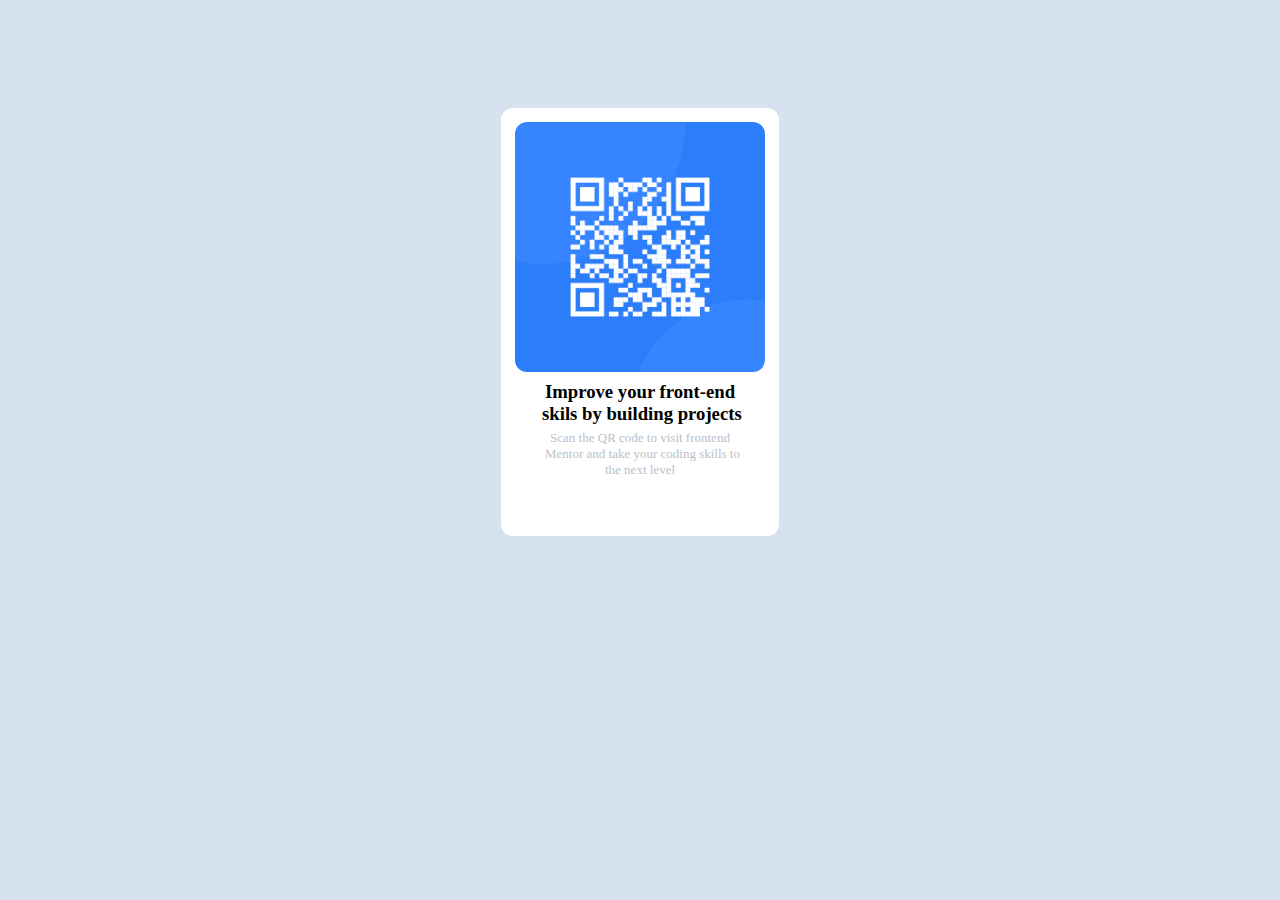
==== index.html @ 2738e856 "Add files via upload" ====
<!DOCTYPE html>
<html lang="en">
<head>
    <meta charset="UTF-8">
    <meta name="viewport" content="width=device-width, initial-scale=1.0">
    <title>Document</title>
</head>
<link rel="stylesheet" href="style.css">
<body>
    <div class="box">
        <img class="qr" src="image/image-qr-code.png">
        <h3>Improve your front-end <span class="do">skils by building projects</span></h3>
        <p class="dd">Scan the QR code to visit frontend <span class="do">Mentor and take your coding skills to</span> the next level</p>
    </div>
    
</body>
</html>
---- style.css ----
:root {
    --White: hsl(0, 0%, 100%);
    --Lightgray: hsl(212, 45%, 89%);
    --Grayishblue: hsl(220, 15%, 55%);
    --Darkblue: hsl(218, 44%, 22%);
}

.qr{
    border-radius: 12px;
    width: 250px;
}

body{
    background-color: var(--Lightgray);
    display: flex;
    justify-content: center;
}


.do{
    display: flex;
    flex-wrap: wrap;

}
h3 .do{
margin-left: 22px;

}
p .do{
margin-left: 25px;

}
p{
    font-size: 13px;
}


.box{ 
    position: relative;
    top: 100px;
    border-radius: 12px;
    width: 250px;
    height: 400px;
    padding:12px;
    background-color: var(--White);
    text-align: center;
    border: 2px solid var(--White);
    color: var(--Darkblue);
}

h3, p {
    margin: 5px;
}
.dd{
    color: rgb(185, 193, 201);
}
h3{
    
    color: black;
}
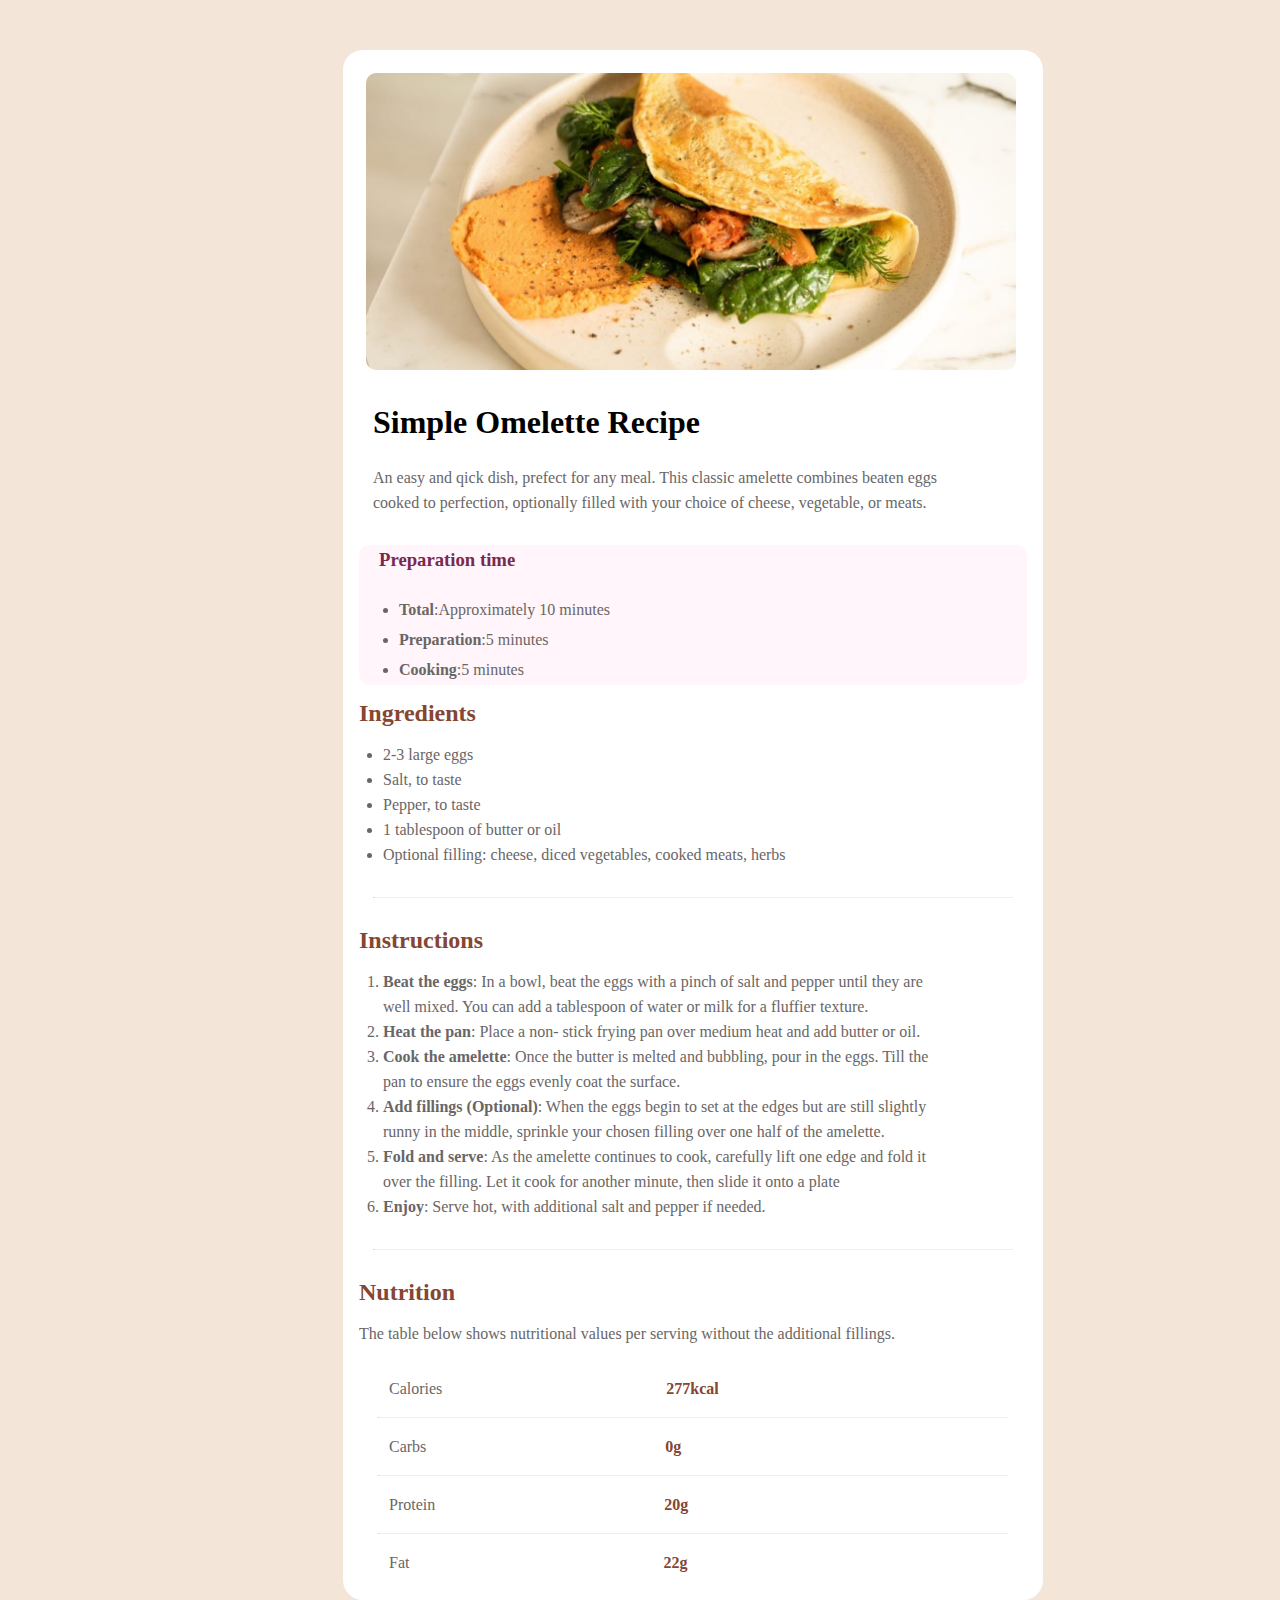
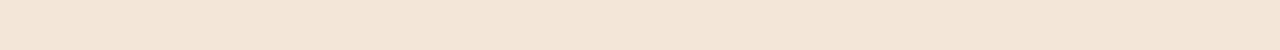
==== commit 0e96d50e: "Add files via upload" ====
--- a/index.html
+++ b/index.html
@@ -4,14 +4,56 @@
     <meta charset="UTF-8">
     <meta name="viewport" content="width=device-width, initial-scale=1.0">
     <title>Document</title>
+    <link rel="stylesheet" href="styles.css">
 </head>
-<link rel="stylesheet" href="style.css">
 <body>
-    <div class="box">
-        <img class="qr" src="image/image-qr-code.png">
-        <h3>Improve your front-end <span class="do">skils by building projects</span></h3>
-        <p class="dd">Scan the QR code to visit frontend <span class="do">Mentor and take your coding skills to</span> the next level</p>
+    <div class="code">
+        <img src="image-omelette.jpeg">
+        <h1 class="top">Simple Omelette Recipe</h1>
+        <p class="undertop">An easy and qick dish, prefect for any meal. This classic amelette combines beaten eggs <span class="do">cooked to perfection, optionally filled with your choice of cheese, vegetable, or meats.</span></p>
+        <div class="pre">
+            <h3>Preparation time</h3>
+                <ul>
+                    <li><b>Total</b>:Approximately 10 minutes</li>
+                    <li><b>Preparation</b>:5 minutes</li>
+                    <li><b>Cooking</b>:5 minutes</li>
+                </ul>
+        </div>
+        
+        <div class="lis">
+            <h2>Ingredients</h2>
+            <ul>
+                <li>2-3 large eggs</li>
+                <li>Salt, to taste</li>
+                <li>Pepper, to taste</li>
+                <li>1 tablespoon of butter or oil</li>
+                <li>Optional filling: cheese, diced vegetables, cooked meats, herbs</li>
+            </ul>
+                <hr class="line">
+            <h2>Instructions</h2>
+                <ol>
+                    <li><b>Beat the eggs</b>: In a bowl, beat the eggs with a pinch of salt and pepper until they are <span>well mixed. You can add a tablespoon of water or milk for a fluffier texture.</span></li>
+                    <li><b>Heat the pan</b>: Place a non- stick frying pan over medium heat and add butter or oil.</li>
+                    <li><b>Cook the amelette</b>: Once the butter is melted and bubbling, pour in the eggs. Till the <span >pan to ensure the eggs evenly coat the surface.</span></li>
+                    <li><b>Add fillings (Optional)</b>: When the eggs begin to set at the edges but are still slightly <span> runny in the middle, sprinkle your chosen filling over one half of the amelette.</span></li>
+                    <li><b>Fold and serve</b>: As the amelette continues to cook, carefully lift one edge and fold it <span>over the filling. Let it cook for another minute, then slide it onto a plate</span></li>
+                    <li><b>Enjoy</b>: Serve hot, with additional salt and pepper if needed.</li>
+                </ol>
+                <hr class="line">
+            <h2>Nutrition </h2>
+                <p>The table below shows nutritional values per serving without the additional fillings.</p>
+                <div class="mag">
+                    <p class="spacing1">Calories <b class="col">277kcal</b></p>
+                    <hr>
+                    <p class="spacing2">Carbs <b class="col">0g</b></p>
+                    <hr id="line">
+                    <p class="spacing3">Protein <b class="col">20g</b></p>
+                    <hr>
+                    <p class="spacing4">Fat <b class="col">22g</b></p>
+                </div>
+        </div>
     </div>
     
+
 </body>
 </html>--- a/styles.css
+++ b/styles.css
@@ -0,0 +1,112 @@
+:root{
+
+    --White: hsl(0, 0%, 100%);
+    --RoseWhite: hsl(330, 100%, 98%);
+    --Eggshell: hsl(30, 54%, 90%);
+    --LightGrey: hsl(30, 18%, 87%);
+    --WengeBrown: hsl(30, 10%, 34%);
+    --DarkCharcoal: hsl(24, 5%, 18%);
+    --Nutmeg: hsl(14, 45%, 36%);
+    --DarkRaspberry: hsl(332, 51%, 32%);
+}
+img{
+    margin: 23px;
+    width: 650px;
+    border-radius: 10px;
+    margin-top: 23px;
+    
+}
+
+.top{
+    margin: 30px;
+    margin-top: 10px;
+    color: black;
+}
+
+.undertop{
+    margin: 30px;
+}
+
+.code{
+    text-align: initial;
+    color: rgb(105, 102, 102);
+    line-height: 25px;
+    display: block;
+    justify-content: center;
+    width: 700px;
+    border: 10px;
+    margin-top: 50px;
+    margin-bottom: 50px;
+    margin-left: 335px;
+    border-radius: 20px;
+    background-color: var(--White);
+    
+    
+}
+
+body{
+    background-color: var(--Eggshell); 
+    
+}
+
+span{
+    display: flex;
+    flex-wrap: wrap;
+}
+
+.pre{
+    margin: 16px;
+    border: 10px;
+    border-radius: 10px;
+    background-color: var(--RoseWhite);
+    line-height: 30px;
+}
+
+h3{
+    margin: 20px;
+    color: var(--DarkRaspberry);
+}
+
+h2{
+    margin: 20px;
+    color: var(--Nutmeg);
+}
+
+.spacing1{
+    word-spacing: 220px;
+}
+
+.spacing2{
+    word-spacing: 235px;
+}
+
+.spacing3{
+    word-spacing: 225px;
+}
+
+.spacing4{
+    height: 50px;
+    word-spacing: 250px;
+}
+
+h2,p{
+    margin: 16px;
+}
+
+.mag{
+    margin: 30px;
+}
+
+.col{
+    color: var(--Nutmeg);
+}
+
+.line{
+    margin: 30px;
+    border-top: var(--White);
+}
+
+hr{
+    margin: 5px;
+    border-top: var(--White);
+}